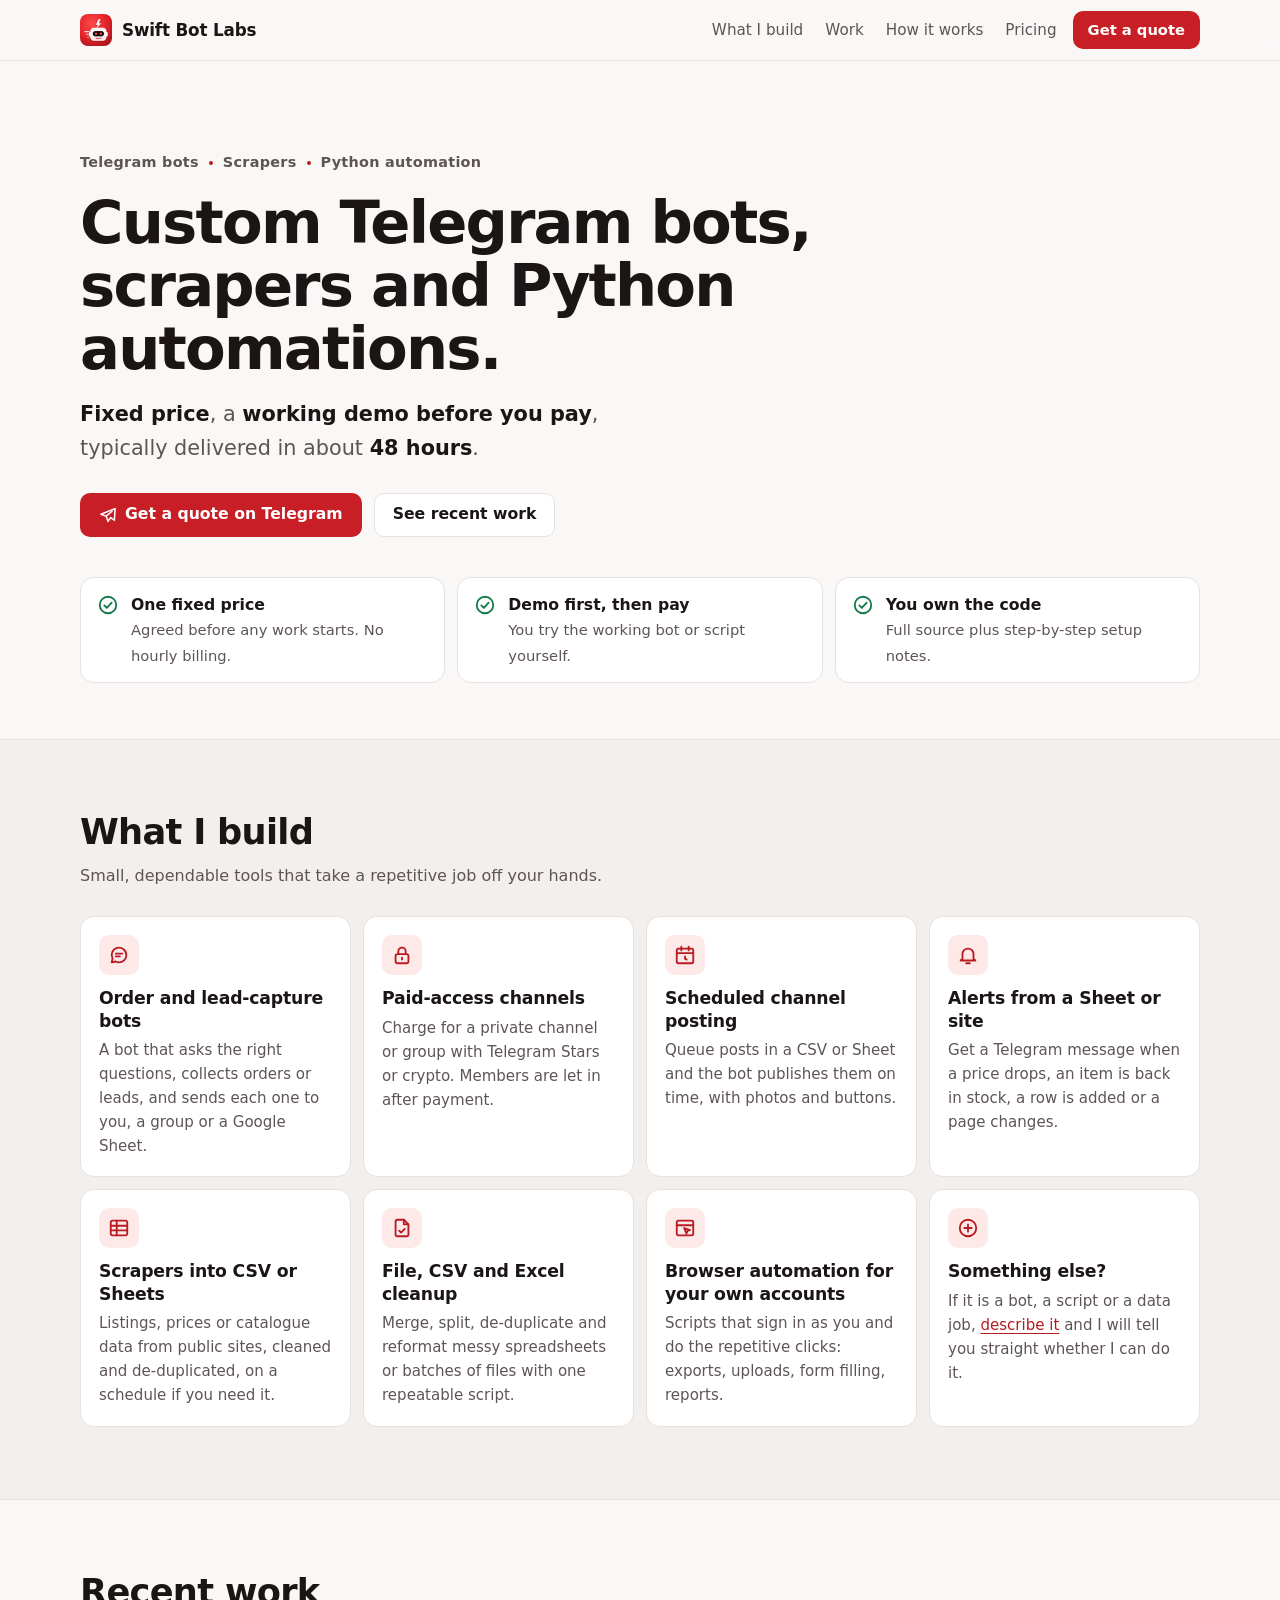
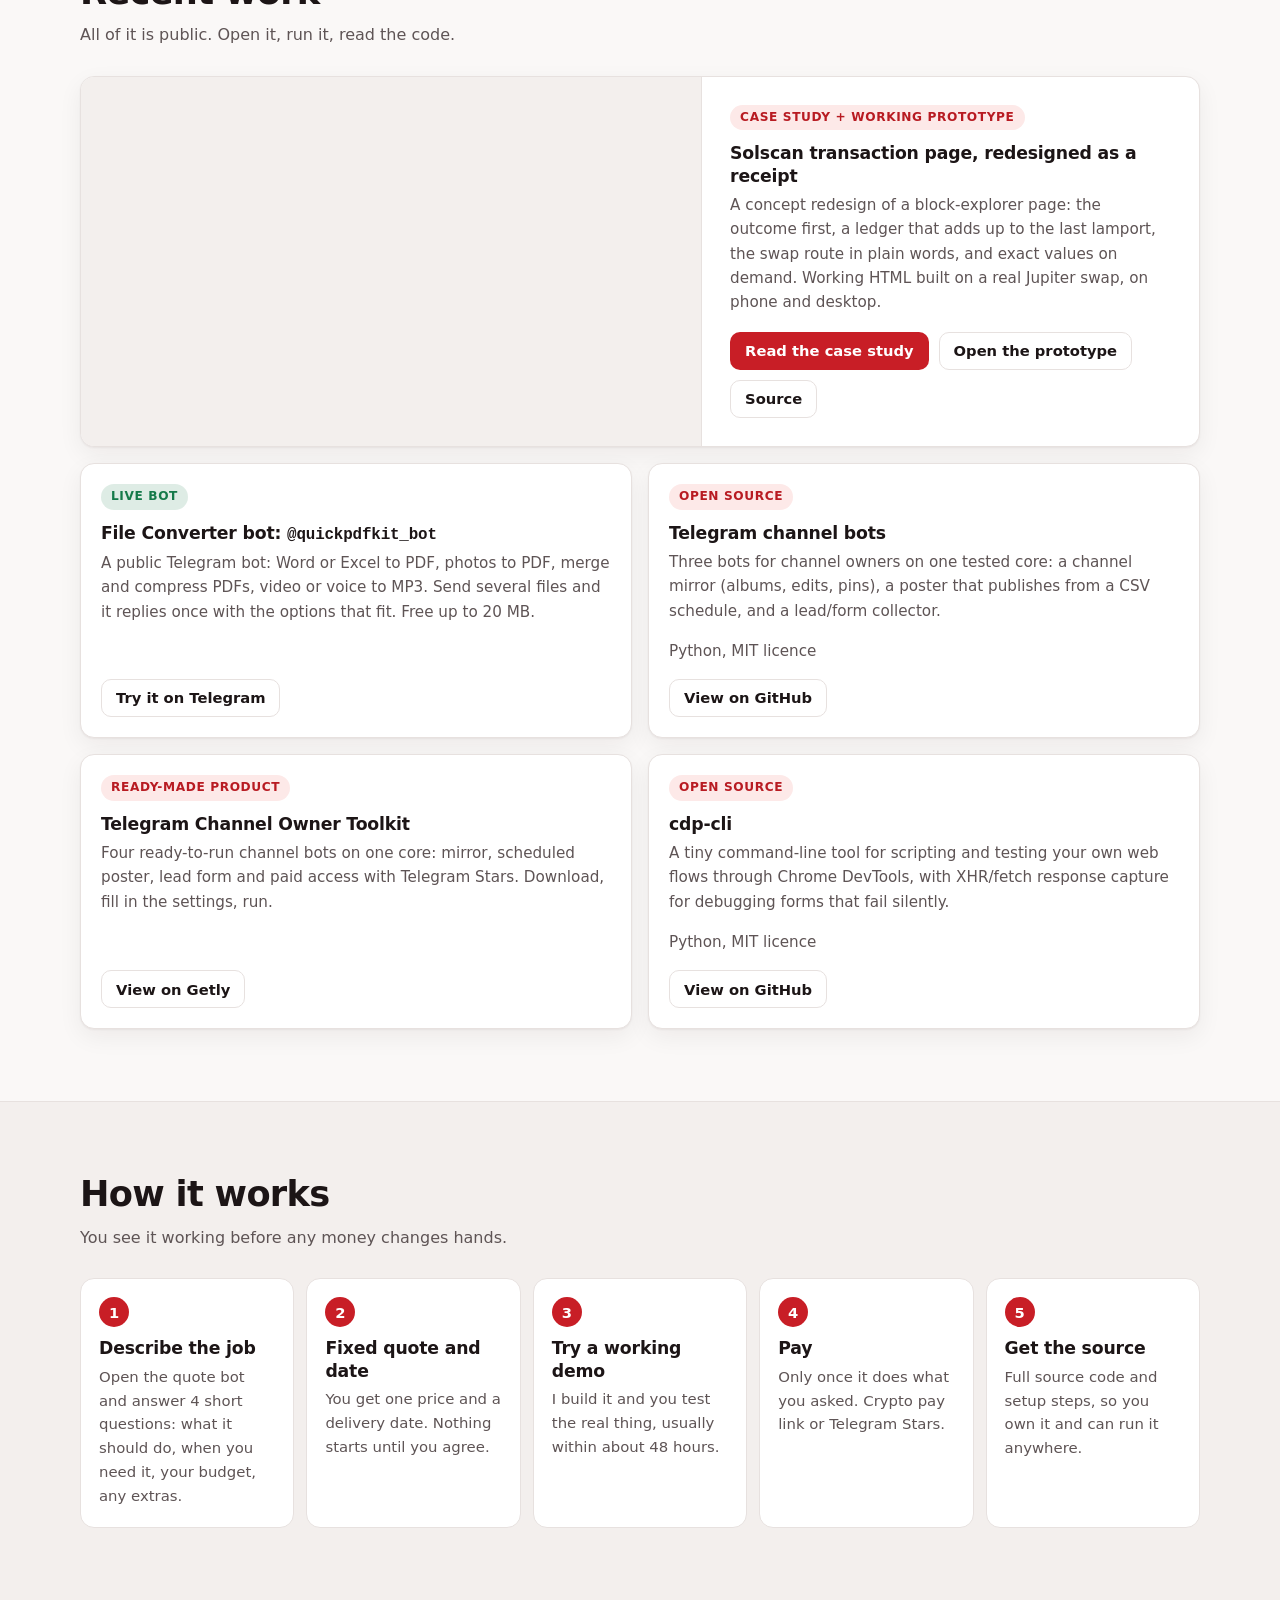
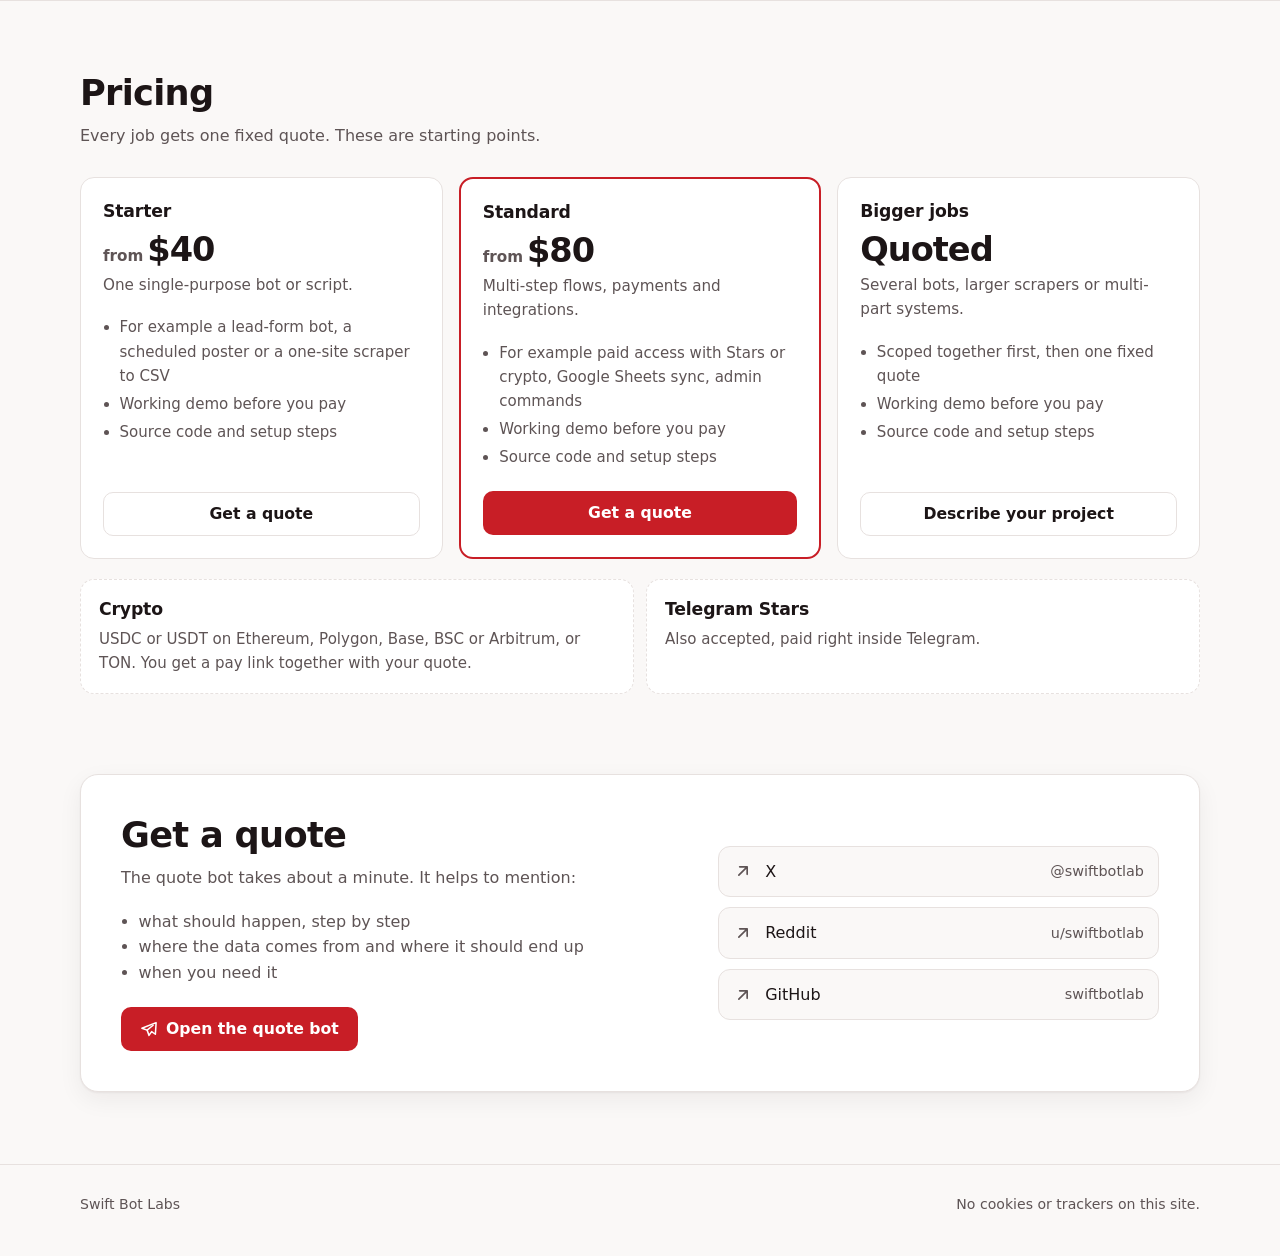
==== index.html @ e96992a0 "Swift Bot Labs site: services, recent work, process, pricing, contact Plain static HTML and CSS, no " ====
<!doctype html>
<html lang="en">
<head>
<meta charset="utf-8">
<meta name="viewport" content="width=device-width, initial-scale=1">
<meta http-equiv="Content-Security-Policy" content="default-src 'none'; img-src 'self'; style-src 'self'; base-uri 'none'; form-action 'none'">
<meta name="referrer" content="strict-origin-when-cross-origin">
<title>Swift Bot Labs: custom Telegram bots, scrapers and Python automation</title>
<meta name="description" content="Custom Telegram bots, scrapers and Python automations. Fixed price, a working demo before you pay, typically delivered in about 48 hours.">
<link rel="canonical" href="https://swiftbotlab.github.io/">
<meta name="color-scheme" content="light dark">
<meta name="theme-color" content="#faf8f7" media="(prefers-color-scheme: light)">
<meta name="theme-color" content="#121011" media="(prefers-color-scheme: dark)">
<meta property="og:type" content="website">
<meta property="og:site_name" content="Swift Bot Labs">
<meta property="og:title" content="Swift Bot Labs: custom Telegram bots, scrapers and Python automation">
<meta property="og:description" content="Fixed price, a working demo before you pay, typically delivered in about 48 hours.">
<meta property="og:url" content="https://swiftbotlab.github.io/">
<meta property="og:image" content="https://swiftbotlab.github.io/assets/og.png">
<meta property="og:image:width" content="1200">
<meta property="og:image:height" content="630">
<meta name="twitter:card" content="summary_large_image">
<meta name="twitter:site" content="@swiftbotlab">
<link rel="icon" href="favicon.svg" type="image/svg+xml">
<link rel="icon" href="assets/favicon-32.png" type="image/png" sizes="32x32">
<link rel="apple-touch-icon" href="apple-touch-icon.png">
<link rel="stylesheet" href="styles.css">
</head>
<body>
<a class="skip" href="#main">Skip to content</a>

<header class="site-header">
  <div class="wrap">
    <a class="brand" href="#top" aria-label="Swift Bot Labs, back to top">
      <img src="assets/logo-128.png" width="32" height="32" alt="">
      Swift Bot Labs
    </a>
    <nav class="nav" aria-label="Sections">
      <a href="#build">What I build</a>
      <a href="#work">Work</a>
      <a href="#process">How it works</a>
      <a href="#pricing">Pricing</a>
    </nav>
    <a class="btn btn-primary btn-sm" href="https://t.me/SwiftBotLabsBot?start=quote">Get a quote</a>
  </div>
</header>

<main id="main">
  <div id="top"></div>

  <section class="hero" aria-labelledby="hero-title">
    <div class="wrap">
      <p class="eyebrow"><span>Telegram bots</span><span class="dot" aria-hidden="true"></span><span>Scrapers</span><span class="dot" aria-hidden="true"></span><span>Python automation</span></p>
      <h1 id="hero-title">Custom Telegram bots, scrapers and Python automations.</h1>
      <p class="lead"><strong>Fixed price</strong>, a <strong>working demo before you pay</strong>, typically delivered in about <strong>48 hours</strong>.</p>
      <div class="cta-row">
        <a class="btn btn-primary" href="https://t.me/SwiftBotLabsBot?start=quote">
          <svg viewBox="0 0 24 24" fill="none" stroke="currentColor" stroke-width="2" stroke-linecap="round" stroke-linejoin="round" aria-hidden="true"><path d="M21.5 3.5 2.5 11l7 2.5 2.5 7 3.5-5 5 3.5z"/><path d="m9.5 13.5 8-6.5"/></svg>
          Get a quote on Telegram
        </a>
        <a class="btn btn-ghost" href="#work">See recent work</a>
      </div>
      <ul class="promises">
        <li>
          <svg viewBox="0 0 24 24" fill="none" stroke="currentColor" stroke-width="2" stroke-linecap="round" stroke-linejoin="round" aria-hidden="true"><circle cx="12" cy="12" r="9"/><path d="m8 12.5 2.7 2.7L16 9.5"/></svg>
          <div><b>One fixed price</b><span>Agreed before any work starts. No hourly billing.</span></div>
        </li>
        <li>
          <svg viewBox="0 0 24 24" fill="none" stroke="currentColor" stroke-width="2" stroke-linecap="round" stroke-linejoin="round" aria-hidden="true"><circle cx="12" cy="12" r="9"/><path d="m8 12.5 2.7 2.7L16 9.5"/></svg>
          <div><b>Demo first, then pay</b><span>You try the working bot or script yourself.</span></div>
        </li>
        <li>
          <svg viewBox="0 0 24 24" fill="none" stroke="currentColor" stroke-width="2" stroke-linecap="round" stroke-linejoin="round" aria-hidden="true"><circle cx="12" cy="12" r="9"/><path d="m8 12.5 2.7 2.7L16 9.5"/></svg>
          <div><b>You own the code</b><span>Full source plus step-by-step setup notes.</span></div>
        </li>
      </ul>
    </div>
  </section>

  <section id="build" class="alt" aria-labelledby="build-title">
    <div class="wrap">
      <div class="section-head">
        <h2 id="build-title">What I build</h2>
        <p>Small, dependable tools that take a repetitive job off your hands.</p>
      </div>
      <ul class="build-grid">
        <li>
          <div class="icon"><svg viewBox="0 0 24 24" fill="none" stroke="currentColor" stroke-width="2" stroke-linecap="round" stroke-linejoin="round" aria-hidden="true"><path d="M20 12a8 8 0 0 1-11.7 7.1L4 20l1-4.1A8 8 0 1 1 20 12z"/><path d="M8.5 10.5h7M8.5 13.5h4.5"/></svg></div>
          <h3>Order and lead-capture bots</h3>
          <p>A bot that asks the right questions, collects orders or leads, and sends each one to you, a group or a Google Sheet.</p>
        </li>
        <li>
          <div class="icon"><svg viewBox="0 0 24 24" fill="none" stroke="currentColor" stroke-width="2" stroke-linecap="round" stroke-linejoin="round" aria-hidden="true"><rect x="5" y="11" width="14" height="10" rx="2"/><path d="M8 11V8a4 4 0 0 1 8 0v3"/><path d="M12 15v2"/></svg></div>
          <h3>Paid-access channels</h3>
          <p>Charge for a private channel or group with Telegram Stars or crypto. Members are let in after payment.</p>
        </li>
        <li>
          <div class="icon"><svg viewBox="0 0 24 24" fill="none" stroke="currentColor" stroke-width="2" stroke-linecap="round" stroke-linejoin="round" aria-hidden="true"><rect x="3" y="5" width="18" height="16" rx="2"/><path d="M3 10h18M8 3v4M16 3v4"/><path d="M12 13.5V16l1.8 1"/></svg></div>
          <h3>Scheduled channel posting</h3>
          <p>Queue posts in a CSV or Sheet and the bot publishes them on time, with photos and buttons.</p>
        </li>
        <li>
          <div class="icon"><svg viewBox="0 0 24 24" fill="none" stroke="currentColor" stroke-width="2" stroke-linecap="round" stroke-linejoin="round" aria-hidden="true"><path d="M6 16v-5a6 6 0 1 1 12 0v5l2 2H4z"/><path d="M10 21h4"/></svg></div>
          <h3>Alerts from a Sheet or site</h3>
          <p>Get a Telegram message when a price drops, an item is back in stock, a row is added or a page changes.</p>
        </li>
        <li>
          <div class="icon"><svg viewBox="0 0 24 24" fill="none" stroke="currentColor" stroke-width="2" stroke-linecap="round" stroke-linejoin="round" aria-hidden="true"><rect x="3" y="4" width="18" height="16" rx="2"/><path d="M3 9.5h18M3 14.5h18M9.5 4v16"/></svg></div>
          <h3>Scrapers into CSV or Sheets</h3>
          <p>Listings, prices or catalogue data from public sites, cleaned and de-duplicated, on a schedule if you need it.</p>
        </li>
        <li>
          <div class="icon"><svg viewBox="0 0 24 24" fill="none" stroke="currentColor" stroke-width="2" stroke-linecap="round" stroke-linejoin="round" aria-hidden="true"><path d="M14 3H7a2 2 0 0 0-2 2v14a2 2 0 0 0 2 2h10a2 2 0 0 0 2-2V8z"/><path d="M14 3v5h5"/><path d="m9 15 2 2 4-4"/></svg></div>
          <h3>File, CSV and Excel cleanup</h3>
          <p>Merge, split, de-duplicate and reformat messy spreadsheets or batches of files with one repeatable script.</p>
        </li>
        <li>
          <div class="icon"><svg viewBox="0 0 24 24" fill="none" stroke="currentColor" stroke-width="2" stroke-linecap="round" stroke-linejoin="round" aria-hidden="true"><rect x="3" y="4" width="18" height="16" rx="2"/><path d="M3 9h18"/><path d="m11 12 6.5 2.2-2.9 1-1 2.9z"/></svg></div>
          <h3>Browser automation for your own accounts</h3>
          <p>Scripts that sign in as you and do the repetitive clicks: exports, uploads, form filling, reports.</p>
        </li>
        <li>
          <div class="icon"><svg viewBox="0 0 24 24" fill="none" stroke="currentColor" stroke-width="2" stroke-linecap="round" stroke-linejoin="round" aria-hidden="true"><circle cx="12" cy="12" r="9"/><path d="M12 8v8M8 12h8"/></svg></div>
          <h3>Something else?</h3>
          <p>If it is a bot, a script or a data job, <a href="https://t.me/SwiftBotLabsBot?start=quote">describe it</a> and I will tell you straight whether I can do it.</p>
        </li>
      </ul>
    </div>
  </section>

  <section id="work" aria-labelledby="work-title">
    <div class="wrap">
      <div class="section-head">
        <h2 id="work-title">Recent work</h2>
        <p>All of it is public. Open it, run it, read the code.</p>
      </div>
      <div class="work-grid">
        <article class="card feature">
          <a class="shot" href="https://swiftbotlab.github.io/solscan-receipt-redesign/prototype.html" aria-label="Open the Solscan redesign prototype">
            <picture>
              <source srcset="assets/work-solscan-dark.jpg" media="(prefers-color-scheme: dark)">
              <img src="assets/work-solscan.jpg" width="960" height="572" decoding="async" alt="Prototype screen: a Solana swap shown as a receipt, with what you gave, what you got, the cost, and technical details in a side panel.">
            </picture>
          </a>
          <div class="body">
            <span class="tag">Case study + working prototype</span>
            <h3>Solscan transaction page, redesigned as a receipt</h3>
            <p>A concept redesign of a block-explorer page: the outcome first, a ledger that adds up to the last lamport, the swap route in plain words, and exact values on demand. Working HTML built on a real Jupiter swap, on phone and desktop.</p>
            <div class="links">
              <a class="btn btn-primary btn-sm" href="https://swiftbotlab.github.io/solscan-receipt-redesign/">Read the case study</a>
              <a class="btn btn-ghost btn-sm" href="https://swiftbotlab.github.io/solscan-receipt-redesign/prototype.html">Open the prototype</a>
              <a class="btn btn-ghost btn-sm" href="https://github.com/swiftbotlab/solscan-receipt-redesign">Source</a>
            </div>
          </div>
        </article>

        <article class="card">
          <span class="tag live">Live bot</span>
          <h3>File Converter bot: <span class="mono">@quickpdfkit_bot</span></h3>
          <p>A public Telegram bot: Word or Excel to PDF, photos to PDF, merge and compress PDFs, video or voice to MP3. Send several files and it replies once with the options that fit. Free up to 20 MB.</p>
          <div class="links">
            <a class="btn btn-ghost btn-sm" href="https://t.me/quickpdfkit_bot">Try it on Telegram</a>
          </div>
        </article>

        <article class="card">
          <span class="tag">Open source</span>
          <h3>Telegram channel bots</h3>
          <p>Three bots for channel owners on one tested core: a channel mirror (albums, edits, pins), a poster that publishes from a CSV schedule, and a lead/form collector.</p>
          <p class="meta">Python, MIT licence</p>
          <div class="links">
            <a class="btn btn-ghost btn-sm" href="https://github.com/swiftbotlab/telegram-channel-bots">View on GitHub</a>
          </div>
        </article>

        <article class="card">
          <span class="tag">Ready-made product</span>
          <h3>Telegram Channel Owner Toolkit</h3>
          <p>Four ready-to-run channel bots on one core: mirror, scheduled poster, lead form and paid access with Telegram Stars. Download, fill in the settings, run.</p>
          <div class="links">
            <a class="btn btn-ghost btn-sm" href="https://www.getly.store/product/telegram-channel-owner-toolkit-4-bots-mirror-scheduled-poster-lead-form-stars-pa">View on Getly</a>
          </div>
        </article>

        <article class="card">
          <span class="tag">Open source</span>
          <h3>cdp-cli</h3>
          <p>A tiny command-line tool for scripting and testing your own web flows through Chrome DevTools, with XHR/fetch response capture for debugging forms that fail silently.</p>
          <p class="meta">Python, MIT licence</p>
          <div class="links">
            <a class="btn btn-ghost btn-sm" href="https://github.com/swiftbotlab/cdp-cli">View on GitHub</a>
          </div>
        </article>
      </div>
    </div>
  </section>

  <section id="process" class="alt" aria-labelledby="process-title">
    <div class="wrap">
      <div class="section-head">
        <h2 id="process-title">How it works</h2>
        <p>You see it working before any money changes hands.</p>
      </div>
      <ol class="steps">
        <li><h3>Describe the job</h3><p>Open the quote bot and answer 4 short questions: what it should do, when you need it, your budget, any extras.</p></li>
        <li><h3>Fixed quote and date</h3><p>You get one price and a delivery date. Nothing starts until you agree.</p></li>
        <li><h3>Try a working demo</h3><p>I build it and you test the real thing, usually within about 48 hours.</p></li>
        <li><h3>Pay</h3><p>Only once it does what you asked. Crypto pay link or Telegram Stars.</p></li>
        <li><h3>Get the source</h3><p>Full source code and setup steps, so you own it and can run it anywhere.</p></li>
      </ol>
    </div>
  </section>

  <section id="pricing" aria-labelledby="pricing-title">
    <div class="wrap">
      <div class="section-head">
        <h2 id="pricing-title">Pricing</h2>
        <p>Every job gets one fixed quote. These are starting points.</p>
      </div>
      <div class="price-grid">
        <div class="price">
          <h3>Starter</h3>
          <p class="amount"><small>from</small>$40</p>
          <p class="sub">One single-purpose bot or script.</p>
          <ul>
            <li>For example a lead-form bot, a scheduled poster or a one-site scraper to CSV</li>
            <li>Working demo before you pay</li>
            <li>Source code and setup steps</li>
          </ul>
          <a class="btn btn-ghost" href="https://t.me/SwiftBotLabsBot?start=quote">Get a quote</a>
        </div>
        <div class="price popular">
          <h3>Standard</h3>
          <p class="amount"><small>from</small>$80</p>
          <p class="sub">Multi-step flows, payments and integrations.</p>
          <ul>
            <li>For example paid access with Stars or crypto, Google Sheets sync, admin commands</li>
            <li>Working demo before you pay</li>
            <li>Source code and setup steps</li>
          </ul>
          <a class="btn btn-primary" href="https://t.me/SwiftBotLabsBot?start=quote">Get a quote</a>
        </div>
        <div class="price">
          <h3>Bigger jobs</h3>
          <p class="amount">Quoted</p>
          <p class="sub">Several bots, larger scrapers or multi-part systems.</p>
          <ul>
            <li>Scoped together first, then one fixed quote</li>
            <li>Working demo before you pay</li>
            <li>Source code and setup steps</li>
          </ul>
          <a class="btn btn-ghost" href="https://t.me/SwiftBotLabsBot?start=quote">Describe your project</a>
        </div>
      </div>
      <div class="pay">
        <div>
          <h3>Crypto</h3>
          <p>USDC or USDT on Ethereum, Polygon, Base, BSC or Arbitrum, or TON. You get a pay link together with your quote.</p>
        </div>
        <div>
          <h3>Telegram Stars</h3>
          <p>Also accepted, paid right inside Telegram.</p>
        </div>
      </div>
    </div>
  </section>

  <section id="contact" class="contact" aria-labelledby="contact-title">
    <div class="wrap">
      <div class="contact-box">
        <div>
          <h2 id="contact-title">Get a quote</h2>
          <p>The quote bot takes about a minute. It helps to mention:</p>
          <ul class="checklist">
            <li>what should happen, step by step</li>
            <li>where the data comes from and where it should end up</li>
            <li>when you need it</li>
          </ul>
          <a class="btn btn-primary" href="https://t.me/SwiftBotLabsBot?start=quote">
            <svg viewBox="0 0 24 24" fill="none" stroke="currentColor" stroke-width="2" stroke-linecap="round" stroke-linejoin="round" aria-hidden="true"><path d="M21.5 3.5 2.5 11l7 2.5 2.5 7 3.5-5 5 3.5z"/><path d="m9.5 13.5 8-6.5"/></svg>
            Open the quote bot
          </a>
        </div>
        <ul class="elsewhere" aria-label="Elsewhere">
          <li><a href="https://x.com/swiftbotlab"><svg viewBox="0 0 24 24" fill="none" stroke="currentColor" stroke-width="2" stroke-linecap="round" stroke-linejoin="round" aria-hidden="true"><path d="M7 17 17 7M8 7h9v9"/></svg>X<span>@swiftbotlab</span></a></li>
          <li><a href="https://www.reddit.com/user/swiftbotlab"><svg viewBox="0 0 24 24" fill="none" stroke="currentColor" stroke-width="2" stroke-linecap="round" stroke-linejoin="round" aria-hidden="true"><path d="M7 17 17 7M8 7h9v9"/></svg>Reddit<span>u/swiftbotlab</span></a></li>
          <li><a href="https://github.com/swiftbotlab"><svg viewBox="0 0 24 24" fill="none" stroke="currentColor" stroke-width="2" stroke-linecap="round" stroke-linejoin="round" aria-hidden="true"><path d="M7 17 17 7M8 7h9v9"/></svg>GitHub<span>swiftbotlab</span></a></li>
        </ul>
      </div>
    </div>
  </section>
</main>

<footer class="site-footer">
  <div class="wrap">
    <span>Swift Bot Labs</span>
    <span>No cookies or trackers on this site.</span>
  </div>
</footer>
</body>
</html>
---- styles.css ----
/* Swift Bot Labs - static site, no JS, system fonts only */
:root {
  color-scheme: light dark;
  --bg: #faf8f7;
  --surface: #ffffff;
  --surface-2: #f3efed;
  --text: #1c1516;
  --muted: #5e5455;
  --border: #e7e1df;
  --accent: #c81e26;
  --accent-text: #b81b22;
  --accent-soft: #fde9e8;
  --on-accent: #ffffff;
  --ok: #157a4a;
  --shadow: 0 1px 2px rgba(40, 10, 12, .05), 0 8px 24px rgba(40, 10, 12, .06);
  --radius: 14px;
  --maxw: 1120px;
  --gutter: 16px;
}
@media (prefers-color-scheme: dark) {
  :root:not([data-theme="light"]) {
    --bg: #121011;
    --surface: #1b1718;
    --surface-2: #241f20;
    --text: #f4efef;
    --muted: #b6abab;
    --border: #322b2c;
    --accent: #d8232b;
    --accent-text: #ff6b66;
    --accent-soft: #3a1a1c;
    --on-accent: #ffffff;
    --ok: #4cc58b;
    --shadow: 0 1px 2px rgba(0, 0, 0, .4), 0 8px 24px rgba(0, 0, 0, .35);
  }
}
:root[data-theme="dark"] {
  --bg: #121011;
  --surface: #1b1718;
  --surface-2: #241f20;
  --text: #f4efef;
  --muted: #b6abab;
  --border: #322b2c;
  --accent: #d8232b;
  --accent-text: #ff6b66;
  --accent-soft: #3a1a1c;
  --on-accent: #ffffff;
  --ok: #4cc58b;
  --shadow: 0 1px 2px rgba(0, 0, 0, .4), 0 8px 24px rgba(0, 0, 0, .35);
}

*, *::before, *::after { box-sizing: border-box; }
html { -webkit-text-size-adjust: 100%; scroll-behavior: smooth; }
@media (prefers-reduced-motion: reduce) { html { scroll-behavior: auto; } }
body {
  margin: 0;
  background: var(--bg);
  color: var(--text);
  font: 16px/1.6 system-ui, -apple-system, "Segoe UI", Roboto, "Helvetica Neue", Arial, "Noto Sans", sans-serif;
  overflow-wrap: break-word;
}
img { max-width: 100%; height: auto; display: block; }
a { color: var(--accent-text); text-underline-offset: 3px; }
a:hover { text-decoration-thickness: 2px; }
:focus-visible { outline: 3px solid var(--accent-text); outline-offset: 3px; border-radius: 6px; }
code, .mono { font-family: ui-monospace, SFMono-Regular, Menlo, Consolas, "Liberation Mono", monospace; font-size: .92em; }

.wrap { width: 100%; max-width: calc(var(--maxw) + 2 * var(--gutter)); margin: 0 auto; padding: 0 var(--gutter); }
@media (min-width: 720px) { :root { --gutter: 32px; } }

.skip { position: absolute; left: -9999px; top: 8px; background: var(--surface); padding: 8px 12px; z-index: 10; }
.skip:focus { left: 8px; }

/* Header */
.site-header { position: sticky; top: 0; z-index: 5; background: color-mix(in srgb, var(--bg) 88%, transparent);
  backdrop-filter: saturate(1.4) blur(10px); -webkit-backdrop-filter: saturate(1.4) blur(10px);
  border-bottom: 1px solid var(--border); }
.site-header .wrap { display: flex; align-items: center; gap: 16px; min-height: 60px; }
.brand { display: flex; align-items: center; gap: 10px; color: var(--text); text-decoration: none; font-weight: 700;
  letter-spacing: -.01em; font-size: 1.05rem; margin-right: auto; white-space: nowrap; }
.brand img { width: 32px; height: 32px; border-radius: 8px; }
.nav { display: none; gap: 22px; }
.nav a { color: var(--muted); text-decoration: none; font-size: .95rem; }
.nav a:hover { color: var(--text); }
@media (min-width: 860px) { .nav { display: flex; } }

/* Buttons */
.btn { display: inline-flex; align-items: center; justify-content: center; gap: 8px; min-height: 44px; padding: 10px 18px;
  border-radius: 10px; font-weight: 600; font-size: .98rem; text-decoration: none; border: 1px solid transparent;
  line-height: 1.2; }
.btn svg { width: 18px; height: 18px; flex: none; }
.btn-primary { background: var(--accent); color: var(--on-accent); }
.btn-primary:hover { background: color-mix(in srgb, var(--accent) 88%, #000); }
.btn-ghost { background: var(--surface); color: var(--text); border-color: var(--border); }
.btn-ghost:hover { border-color: var(--muted); }
.btn-sm { min-height: 38px; padding: 8px 14px; font-size: .92rem; }

/* Hero */
.hero { padding: 56px 0 40px; }
.eyebrow { display: inline-flex; flex-wrap: wrap; gap: 6px 10px; align-items: center; margin: 0 0 18px; color: var(--muted);
  font-size: .9rem; font-weight: 600; letter-spacing: .02em; }
.eyebrow .dot { width: 4px; height: 4px; border-radius: 50%; background: var(--accent-text); }
h1 { font-size: clamp(2.05rem, 1.2rem + 4.2vw, 3.7rem); line-height: 1.06; letter-spacing: -.03em; margin: 0 0 18px; max-width: 18ch; }
.lead { font-size: clamp(1.08rem, 1rem + .5vw, 1.3rem); color: var(--muted); max-width: 40ch; margin: 0 0 28px; }
.lead strong { color: var(--text); font-weight: 600; }
.cta-row { display: flex; flex-wrap: wrap; gap: 12px; }
.promises { list-style: none; margin: 40px 0 0; padding: 0; display: grid; gap: 12px; grid-template-columns: 1fr; }
.promises li { display: flex; gap: 12px; align-items: flex-start; background: var(--surface); border: 1px solid var(--border);
  border-radius: var(--radius); padding: 14px 16px; }
.promises svg { width: 22px; height: 22px; color: var(--ok); flex: none; margin-top: 2px; }
.promises b { display: block; font-size: .98rem; }
.promises span { color: var(--muted); font-size: .92rem; }
@media (min-width: 720px) { .hero { padding: 88px 0 56px; } .promises { grid-template-columns: repeat(3, 1fr); } }

/* Sections */
section { padding: 48px 0; }
@media (min-width: 720px) { section { padding: 72px 0; } }
.section-head { margin-bottom: 28px; max-width: 62ch; }
h2 { font-size: clamp(1.55rem, 1.2rem + 1.6vw, 2.2rem); line-height: 1.15; letter-spacing: -.02em; margin: 0 0 10px; }
.section-head p { margin: 0; color: var(--muted); }
h3 { font-size: 1.08rem; line-height: 1.3; margin: 0 0 6px; letter-spacing: -.01em; }
.alt { background: var(--surface-2); border-top: 1px solid var(--border); border-bottom: 1px solid var(--border); }

/* What I build */
.build-grid { list-style: none; margin: 0; padding: 0; display: grid; gap: 12px; grid-template-columns: 1fr; }
@media (min-width: 640px) { .build-grid { grid-template-columns: repeat(2, 1fr); } }
@media (min-width: 1000px) { .build-grid { grid-template-columns: repeat(4, 1fr); } }
.build-grid li { background: var(--surface); border: 1px solid var(--border); border-radius: var(--radius); padding: 18px; }
.build-grid p { margin: 0; color: var(--muted); font-size: .94rem; }
.icon { width: 40px; height: 40px; border-radius: 10px; display: grid; place-items: center; background: var(--accent-soft);
  color: var(--accent-text); margin-bottom: 12px; }
.icon svg { width: 22px; height: 22px; }

/* Work */
.work-grid { display: grid; gap: 16px; grid-template-columns: 1fr; }
@media (min-width: 760px) { .work-grid { grid-template-columns: repeat(2, 1fr); } }
.card { background: var(--surface); border: 1px solid var(--border); border-radius: var(--radius); box-shadow: var(--shadow);
  padding: 20px; display: flex; flex-direction: column; }
.card p { margin: 0 0 16px; color: var(--muted); font-size: .95rem; }
.card .links { margin-top: auto; display: flex; flex-wrap: wrap; gap: 10px; }
.tag { display: inline-block; align-self: flex-start; font-size: .76rem; font-weight: 700; letter-spacing: .05em; text-transform: uppercase;
  color: var(--accent-text); background: var(--accent-soft); border-radius: 999px; padding: 3px 10px; margin-bottom: 12px; }
.tag.live { color: var(--ok); background: color-mix(in srgb, var(--ok) 14%, transparent); }
.meta { font-size: .85rem; color: var(--muted); margin: -8px 0 16px; }
.card.feature { padding: 0; overflow: hidden; }
.card.feature .shot { display: block; border-bottom: 1px solid var(--border); background: var(--surface-2); aspect-ratio: 960 / 520; overflow: hidden; }
.card.feature .shot picture { display: block; width: 100%; height: 100%; }
.card.feature .shot img { width: 100%; height: 100%; object-fit: cover; object-position: top left; }
.card.feature .body { padding: 20px; display: flex; flex-direction: column; flex: 1; }
@media (min-width: 760px) {
  .card.feature { grid-column: 1 / -1; display: grid; grid-template-columns: 1.25fr 1fr; }
  .card.feature .shot { border-bottom: 0; border-right: 1px solid var(--border); aspect-ratio: auto; min-height: 100%; }
  .card.feature .body { padding: 28px; }
}

/* Steps */
.steps { list-style: none; counter-reset: s; margin: 0; padding: 0; display: grid; gap: 12px; grid-template-columns: 1fr; }
@media (min-width: 900px) { .steps { grid-template-columns: repeat(5, 1fr); } }
.steps li { counter-increment: s; background: var(--surface); border: 1px solid var(--border); border-radius: var(--radius);
  padding: 18px; position: relative; }
.steps li::before { content: counter(s); display: grid; place-items: center; width: 30px; height: 30px; border-radius: 50%;
  background: var(--accent); color: var(--on-accent); font-weight: 700; font-size: .92rem; margin-bottom: 10px; }
.steps p { margin: 0; color: var(--muted); font-size: .93rem; }

/* Pricing */
.price-grid { display: grid; gap: 16px; grid-template-columns: 1fr; }
@media (min-width: 860px) { .price-grid { grid-template-columns: repeat(3, 1fr); } }
.price { background: var(--surface); border: 1px solid var(--border); border-radius: var(--radius); padding: 22px; display: flex; flex-direction: column; }
.price.popular { border: 2px solid var(--accent); }
.price .amount { font-size: 2.1rem; font-weight: 800; letter-spacing: -.03em; line-height: 1.1; margin: 4px 0 4px; }
.price .amount small { font-size: .95rem; font-weight: 600; color: var(--muted); letter-spacing: 0; margin-right: 4px; }
.price .sub { color: var(--muted); margin: 0 0 14px; font-size: .95rem; }
.price ul { margin: 0 0 18px; padding-left: 1.1em; color: var(--muted); font-size: .94rem; }
.price li { margin: 4px 0; }
.price .btn { margin-top: auto; }

.pay { margin-top: 20px; display: grid; gap: 12px; grid-template-columns: 1fr; }
@media (min-width: 760px) { .pay { grid-template-columns: repeat(2, 1fr); } }
.pay > div { background: var(--surface); border: 1px dashed var(--border); border-radius: var(--radius); padding: 18px; }
.pay p { margin: 0; color: var(--muted); font-size: .94rem; }

/* Contact */
.contact { text-align: left; }
.contact-box { background: var(--surface); border: 1px solid var(--border); border-radius: calc(var(--radius) + 4px); box-shadow: var(--shadow);
  padding: 28px 20px; display: grid; gap: 24px; }
@media (min-width: 860px) { .contact-box { grid-template-columns: 1.3fr 1fr; padding: 40px; align-items: center; } }
.contact-box p { color: var(--muted); margin: 0 0 18px; max-width: 52ch; }
.checklist { margin: 0 0 22px; padding-left: 1.1em; color: var(--muted); }
.elsewhere { list-style: none; margin: 0; padding: 0; display: grid; gap: 10px; }
.elsewhere a { display: flex; align-items: center; gap: 12px; padding: 12px 14px; border: 1px solid var(--border); border-radius: 12px;
  color: var(--text); text-decoration: none; background: var(--bg); min-height: 48px; }
.elsewhere a:hover { border-color: var(--muted); }
.elsewhere svg { width: 20px; height: 20px; flex: none; color: var(--muted); }
.elsewhere span { color: var(--muted); font-size: .9rem; margin-left: auto; }

/* Footer */
.site-footer { padding: 28px 0 40px; color: var(--muted); font-size: .88rem; border-top: 1px solid var(--border); }
.site-footer .wrap { display: flex; flex-wrap: wrap; gap: 8px 20px; justify-content: space-between; }
.site-footer a { color: var(--muted); }

/* Small-screen refinements */
.contact { padding-top: 8px; }
@media (max-width: 479px) {
  .eyebrow { font-size: .8rem; gap: 4px 8px; letter-spacing: 0; }
  .cta-row .btn { flex: 1 1 100%; }
  .card .links .btn { flex: 1 1 auto; }
}
@media (max-width: 639px) {
  .build-grid li { display: grid; grid-template-columns: 40px 1fr; column-gap: 14px; padding: 16px; }
  .build-grid li .icon { grid-row: 1 / span 2; margin: 2px 0 0; }
  .build-grid li h3, .build-grid li p { grid-column: 2; }
}
@media (max-width: 899px) {
  .steps li { display: grid; grid-template-columns: 30px 1fr; column-gap: 14px; padding: 16px; }
  .steps li::before { grid-row: 1 / span 2; margin: 0; }
  .steps li h3, .steps li p { grid-column: 2; }
}
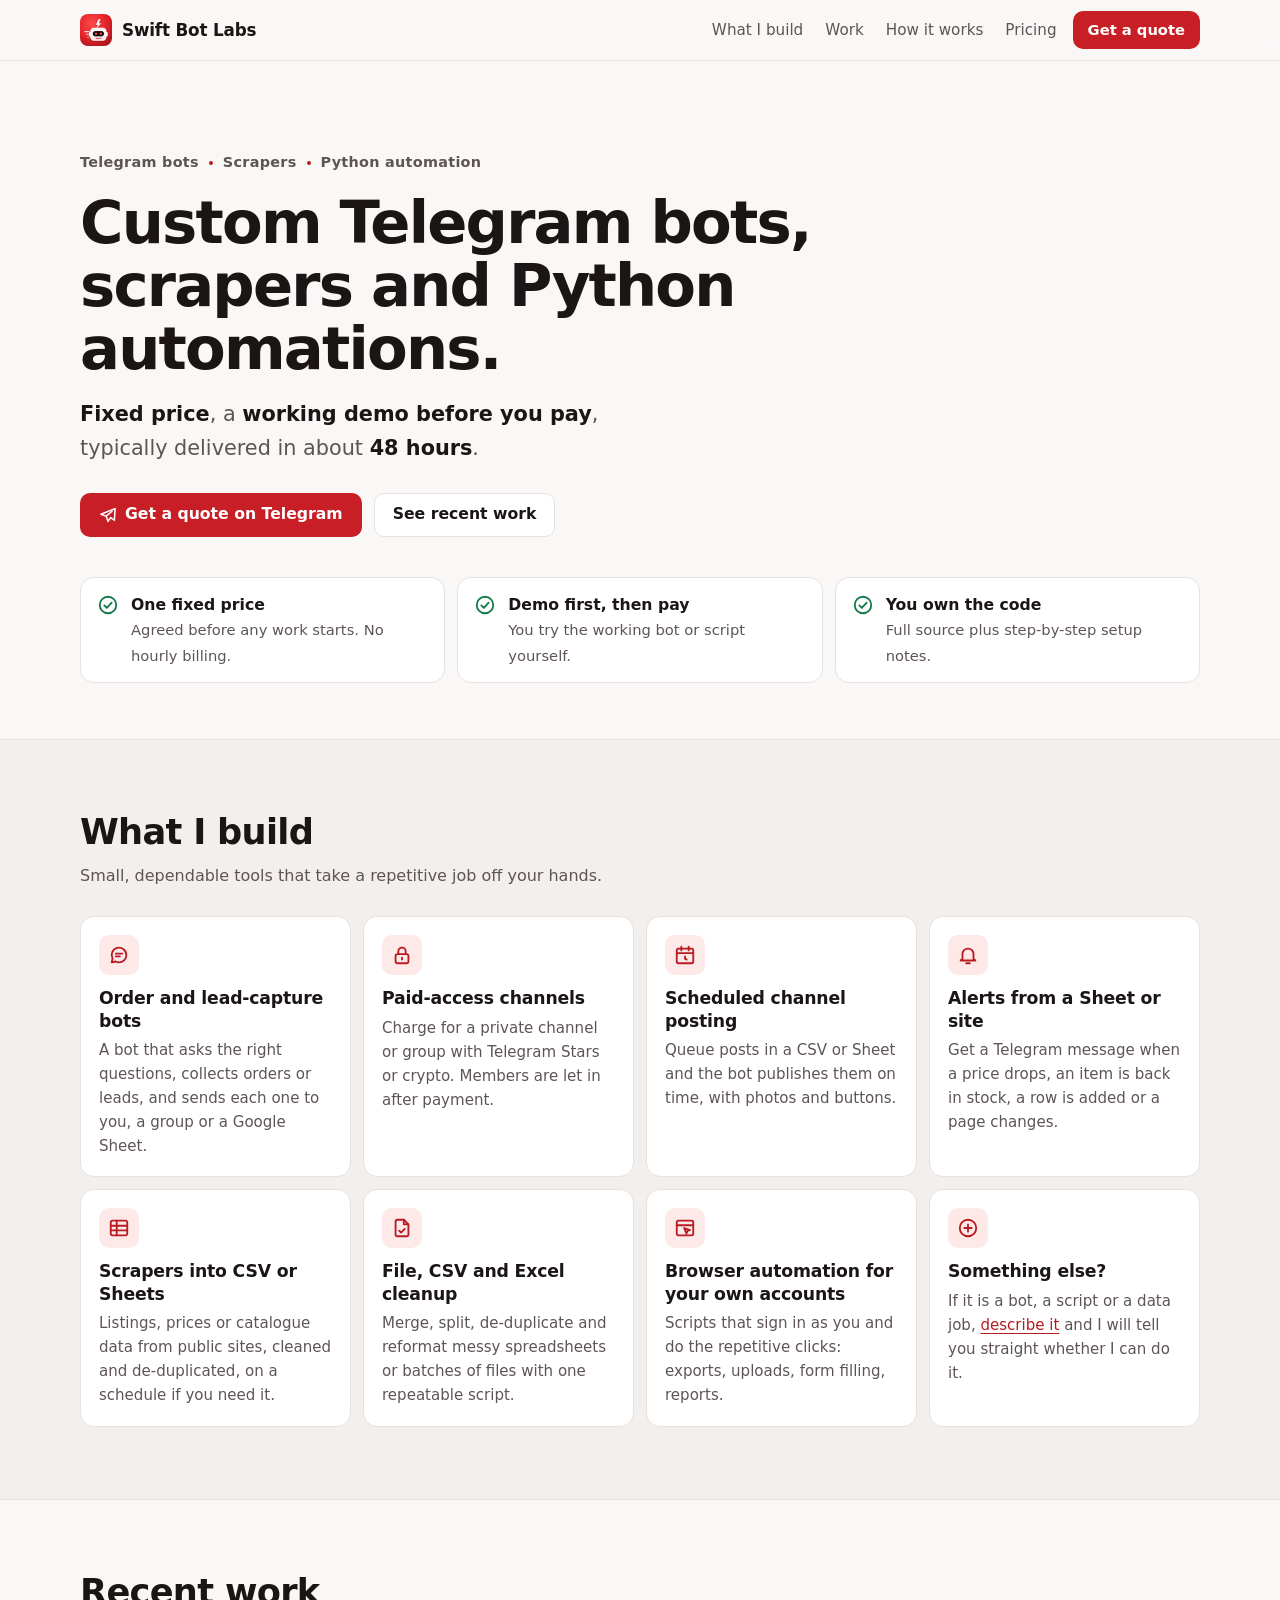
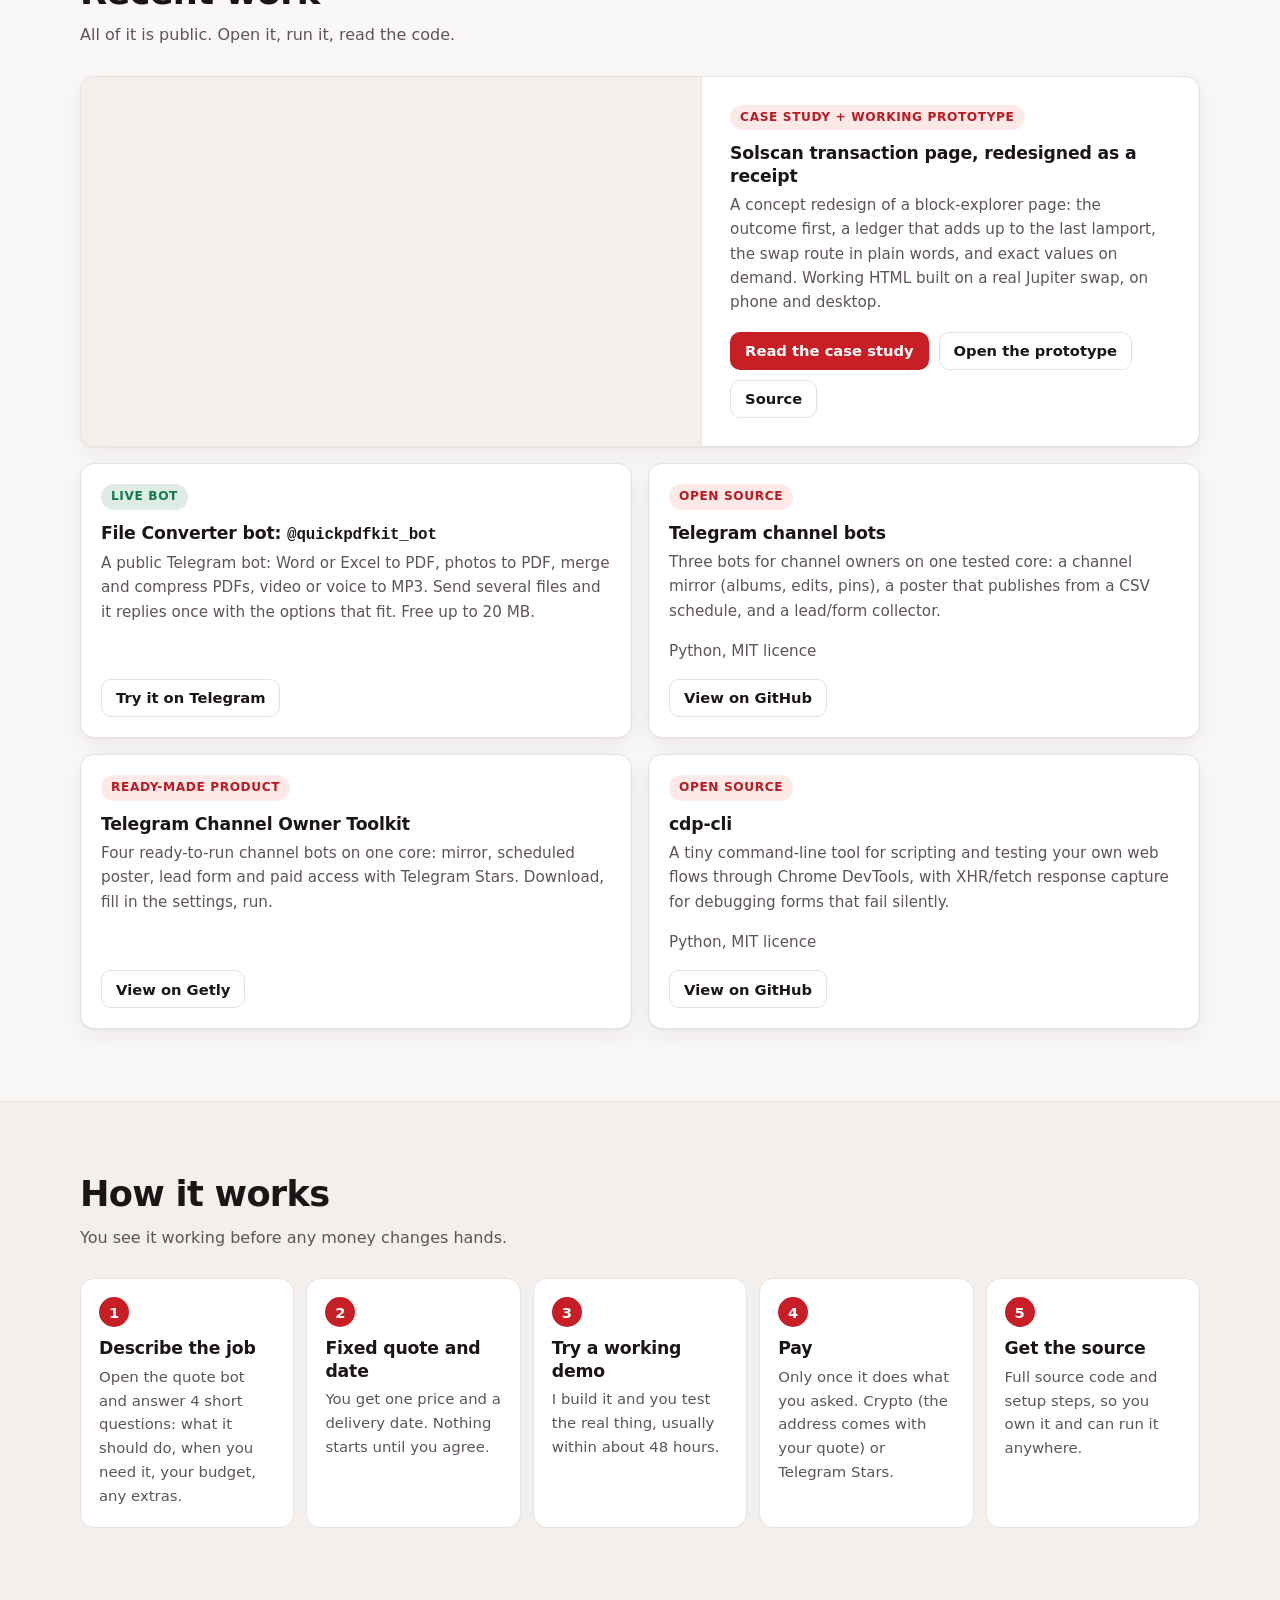
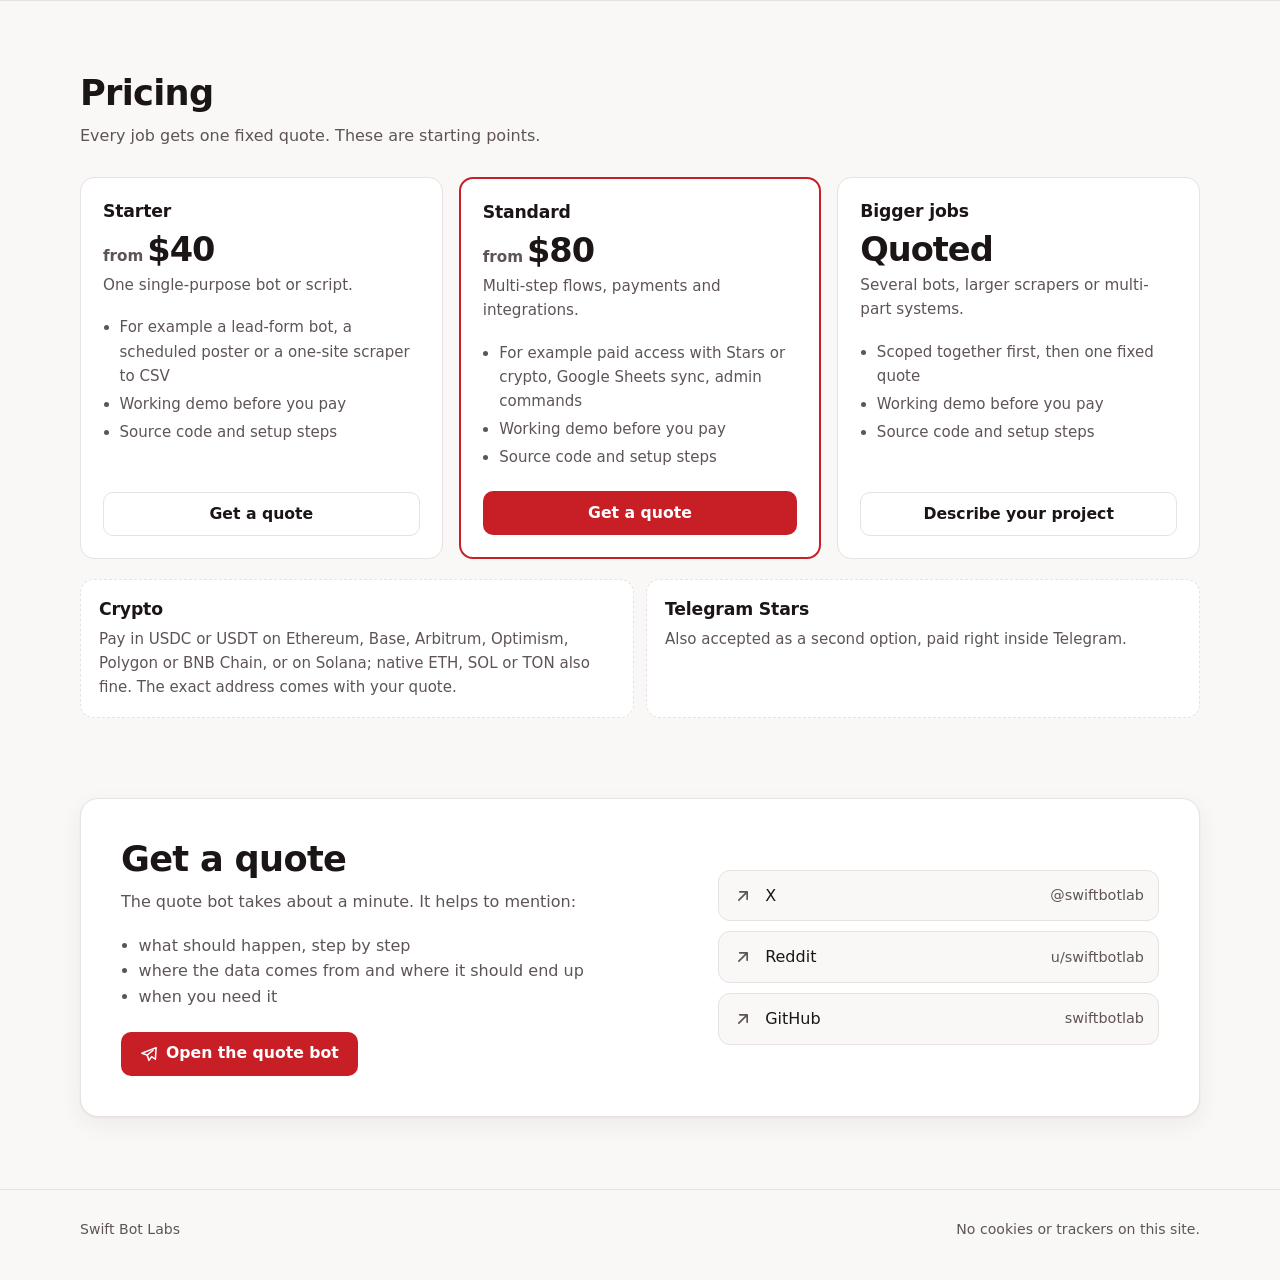
==== commit 7280e9f3: "Update payment rails: USDC/USDT on EVM chains or Solana, native ETH/SOL/TON The exact address is sen" ====
--- a/index.html
+++ b/index.html
@@ -205,7 +205,7 @@
         <li><h3>Describe the job</h3><p>Open the quote bot and answer 4 short questions: what it should do, when you need it, your budget, any extras.</p></li>
         <li><h3>Fixed quote and date</h3><p>You get one price and a delivery date. Nothing starts until you agree.</p></li>
         <li><h3>Try a working demo</h3><p>I build it and you test the real thing, usually within about 48 hours.</p></li>
-        <li><h3>Pay</h3><p>Only once it does what you asked. Crypto pay link or Telegram Stars.</p></li>
+        <li><h3>Pay</h3><p>Only once it does what you asked. Crypto (the address comes with your quote) or Telegram Stars.</p></li>
         <li><h3>Get the source</h3><p>Full source code and setup steps, so you own it and can run it anywhere.</p></li>
       </ol>
     </div>
@@ -255,11 +255,11 @@
       <div class="pay">
         <div>
           <h3>Crypto</h3>
-          <p>USDC or USDT on Ethereum, Polygon, Base, BSC or Arbitrum, or TON. You get a pay link together with your quote.</p>
+          <p>Pay in USDC or USDT on Ethereum, Base, Arbitrum, Optimism, Polygon or BNB Chain, or on Solana; native ETH, SOL or TON also fine. The exact address comes with your quote.</p>
         </div>
         <div>
           <h3>Telegram Stars</h3>
-          <p>Also accepted, paid right inside Telegram.</p>
+          <p>Also accepted as a second option, paid right inside Telegram.</p>
         </div>
       </div>
     </div>
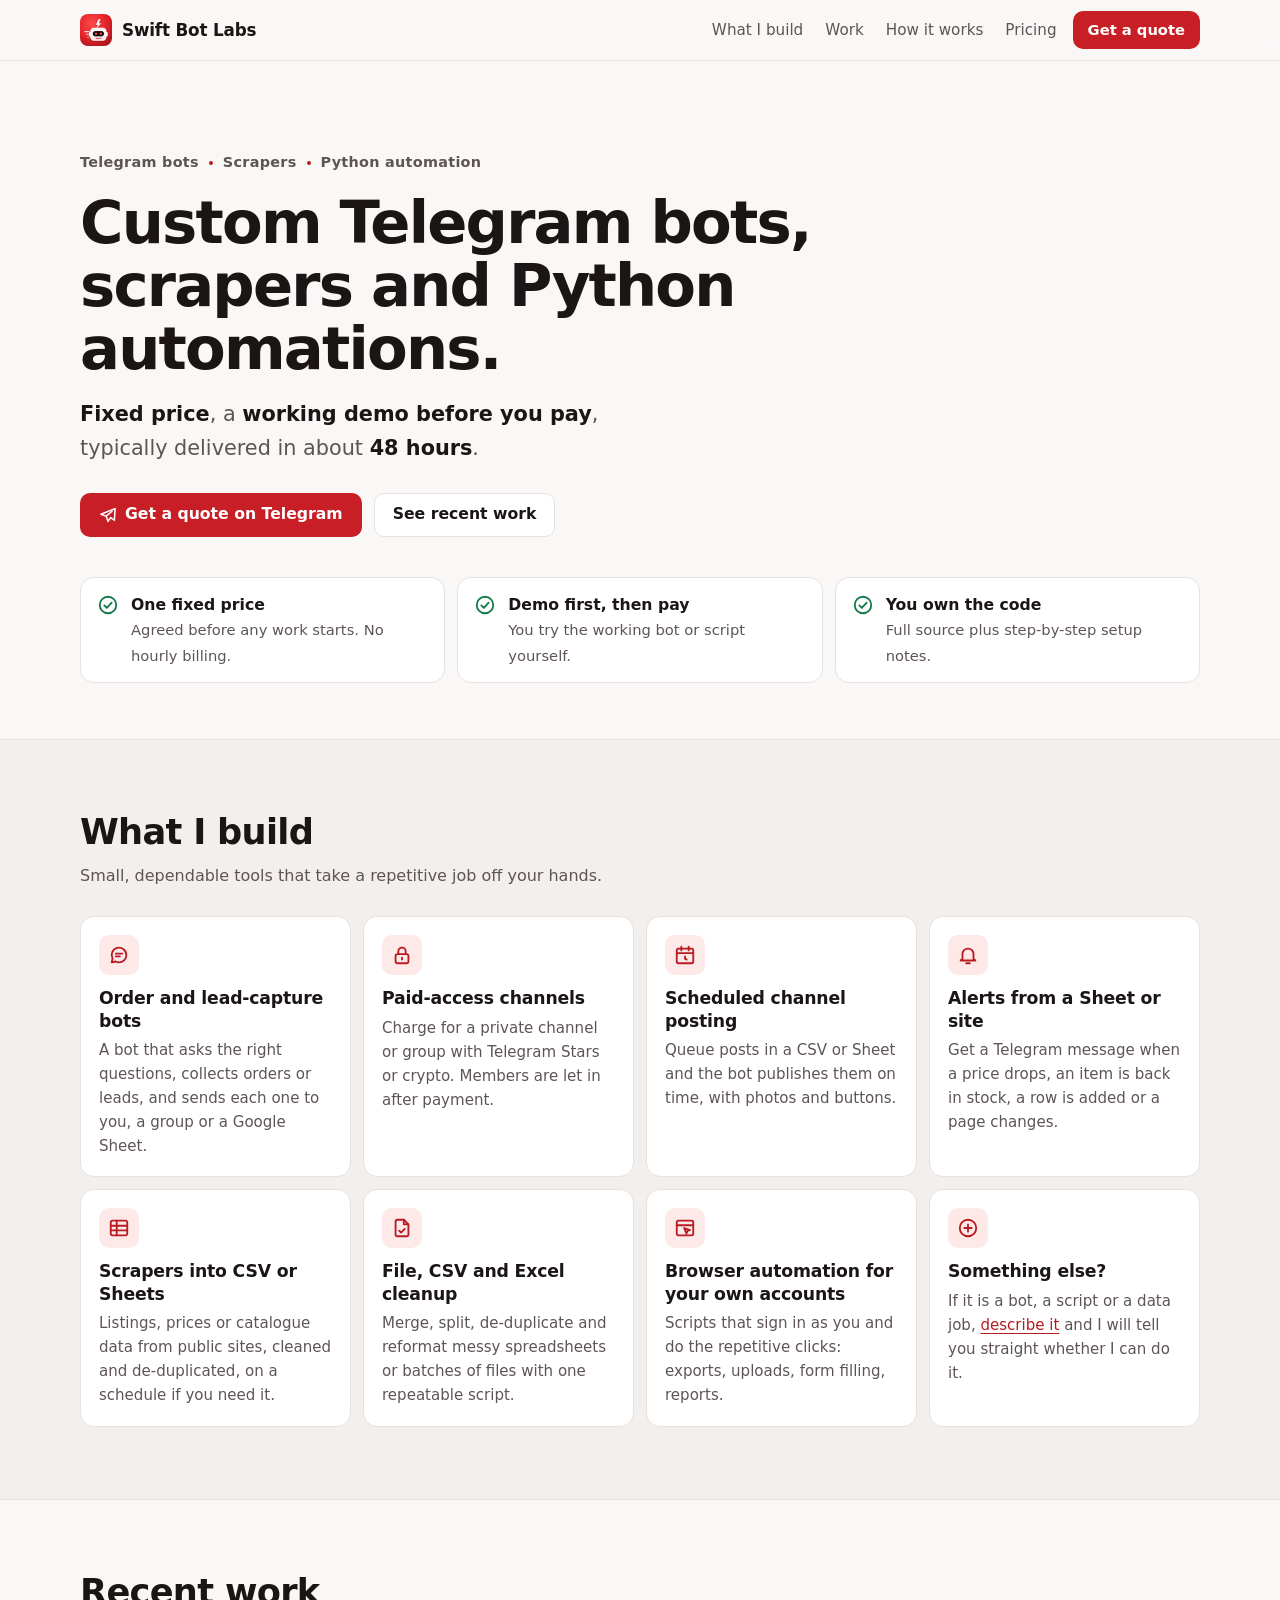
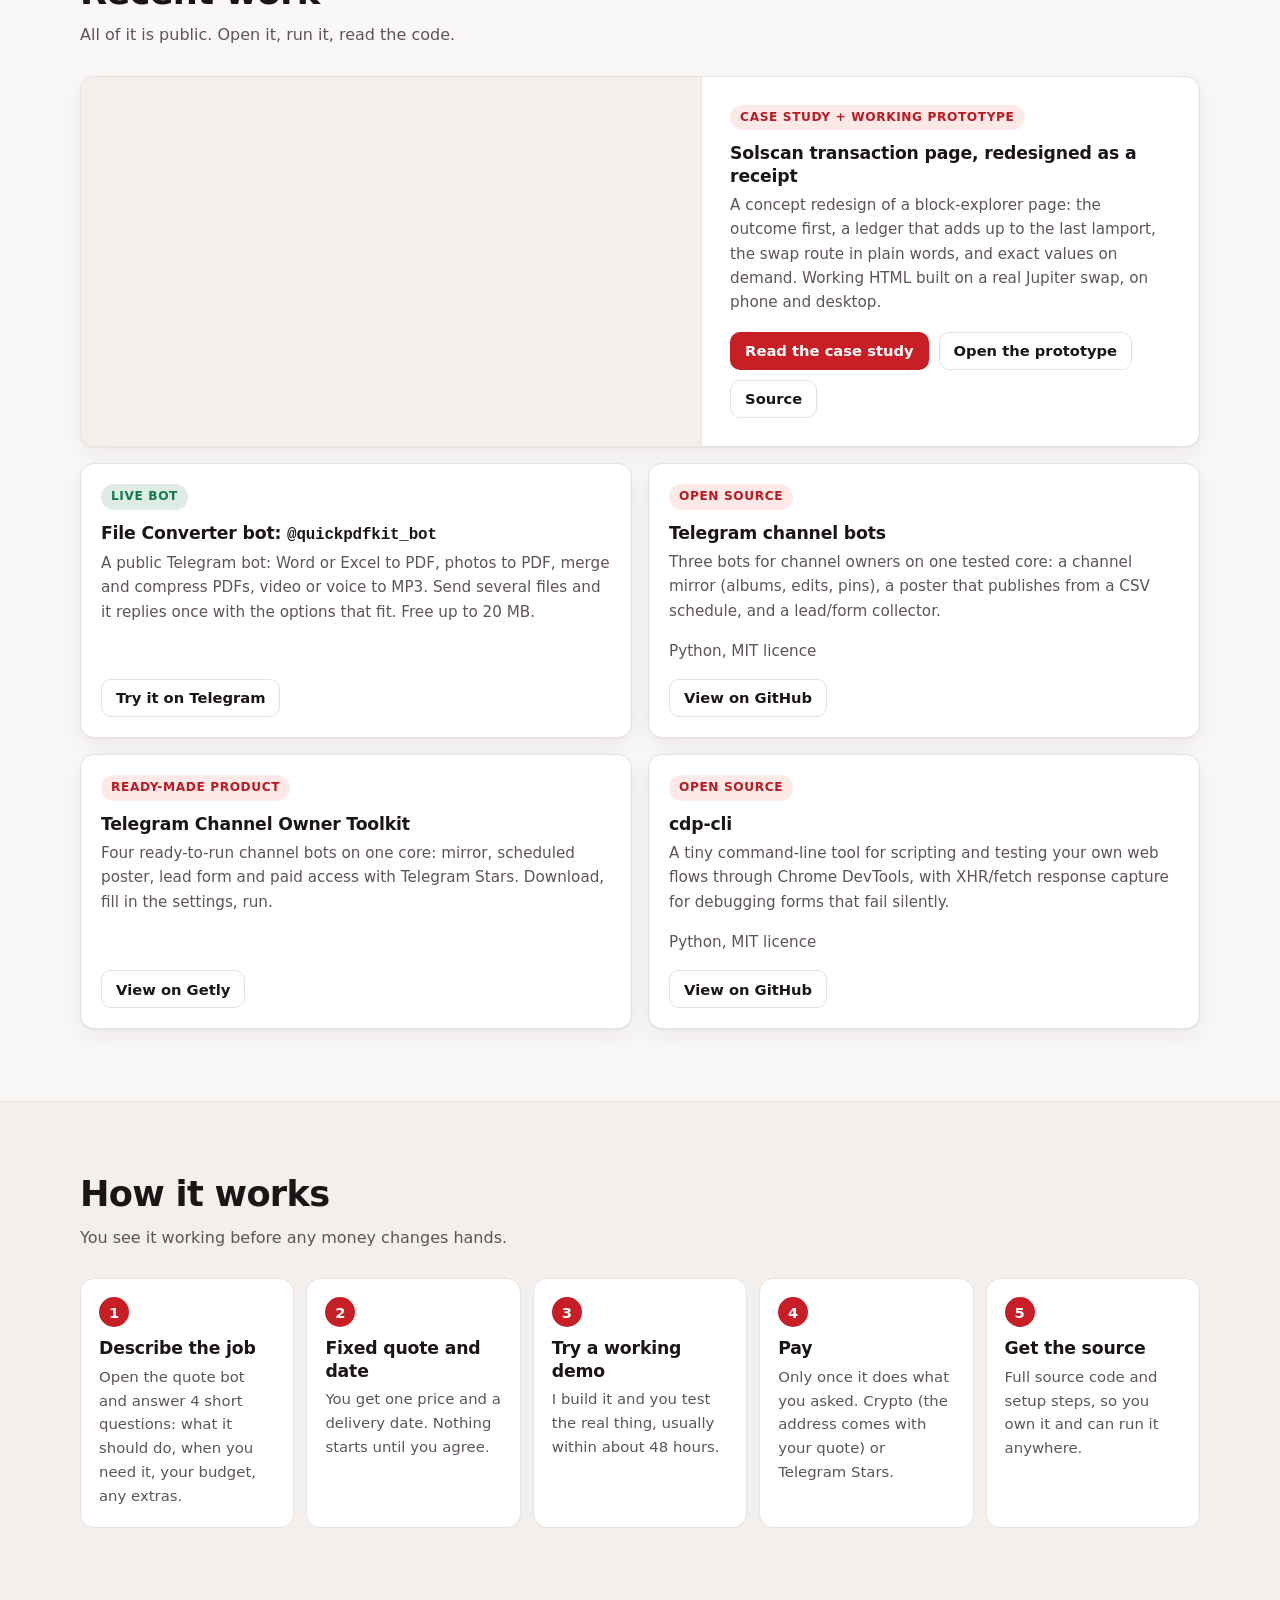
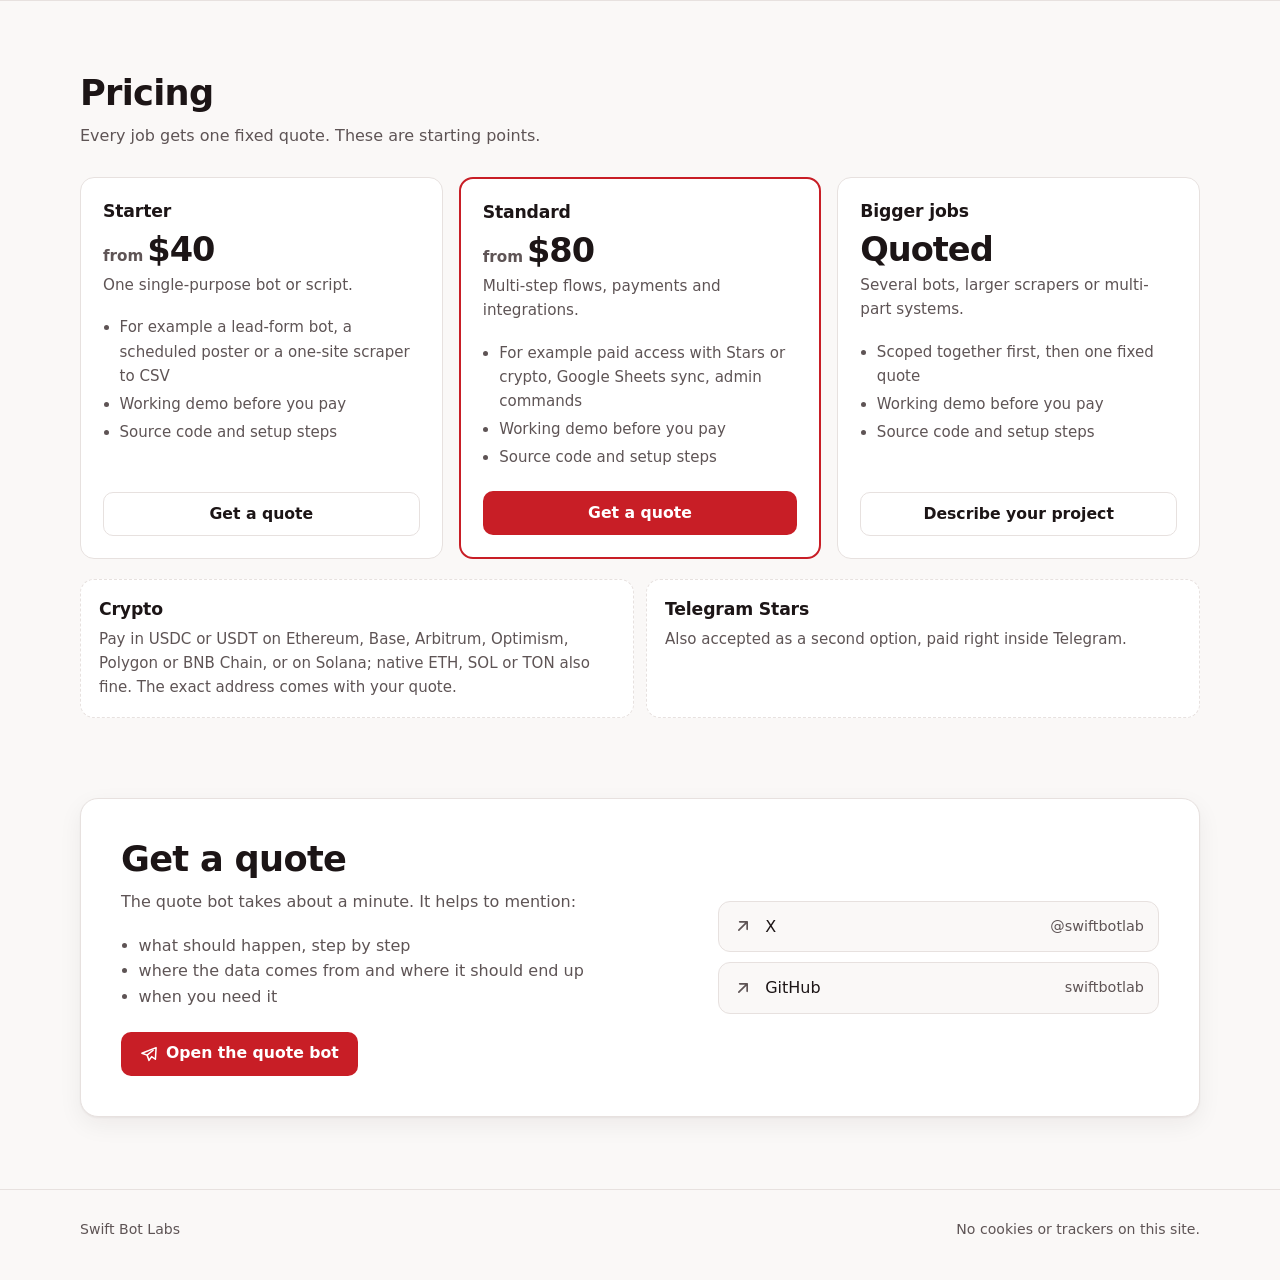
==== commit 1ebf5b28: "Remove Reddit profile link Co-Authored-By: Claude Opus 5.5 <noreply@anthropic.com> Claude-Session: h" ====
--- a/index.html
+++ b/index.html
@@ -283,7 +283,6 @@
         </div>
         <ul class="elsewhere" aria-label="Elsewhere">
           <li><a href="https://x.com/swiftbotlab"><svg viewBox="0 0 24 24" fill="none" stroke="currentColor" stroke-width="2" stroke-linecap="round" stroke-linejoin="round" aria-hidden="true"><path d="M7 17 17 7M8 7h9v9"/></svg>X<span>@swiftbotlab</span></a></li>
-          <li><a href="https://www.reddit.com/user/swiftbotlab"><svg viewBox="0 0 24 24" fill="none" stroke="currentColor" stroke-width="2" stroke-linecap="round" stroke-linejoin="round" aria-hidden="true"><path d="M7 17 17 7M8 7h9v9"/></svg>Reddit<span>u/swiftbotlab</span></a></li>
           <li><a href="https://github.com/swiftbotlab"><svg viewBox="0 0 24 24" fill="none" stroke="currentColor" stroke-width="2" stroke-linecap="round" stroke-linejoin="round" aria-hidden="true"><path d="M7 17 17 7M8 7h9v9"/></svg>GitHub<span>swiftbotlab</span></a></li>
         </ul>
       </div>
